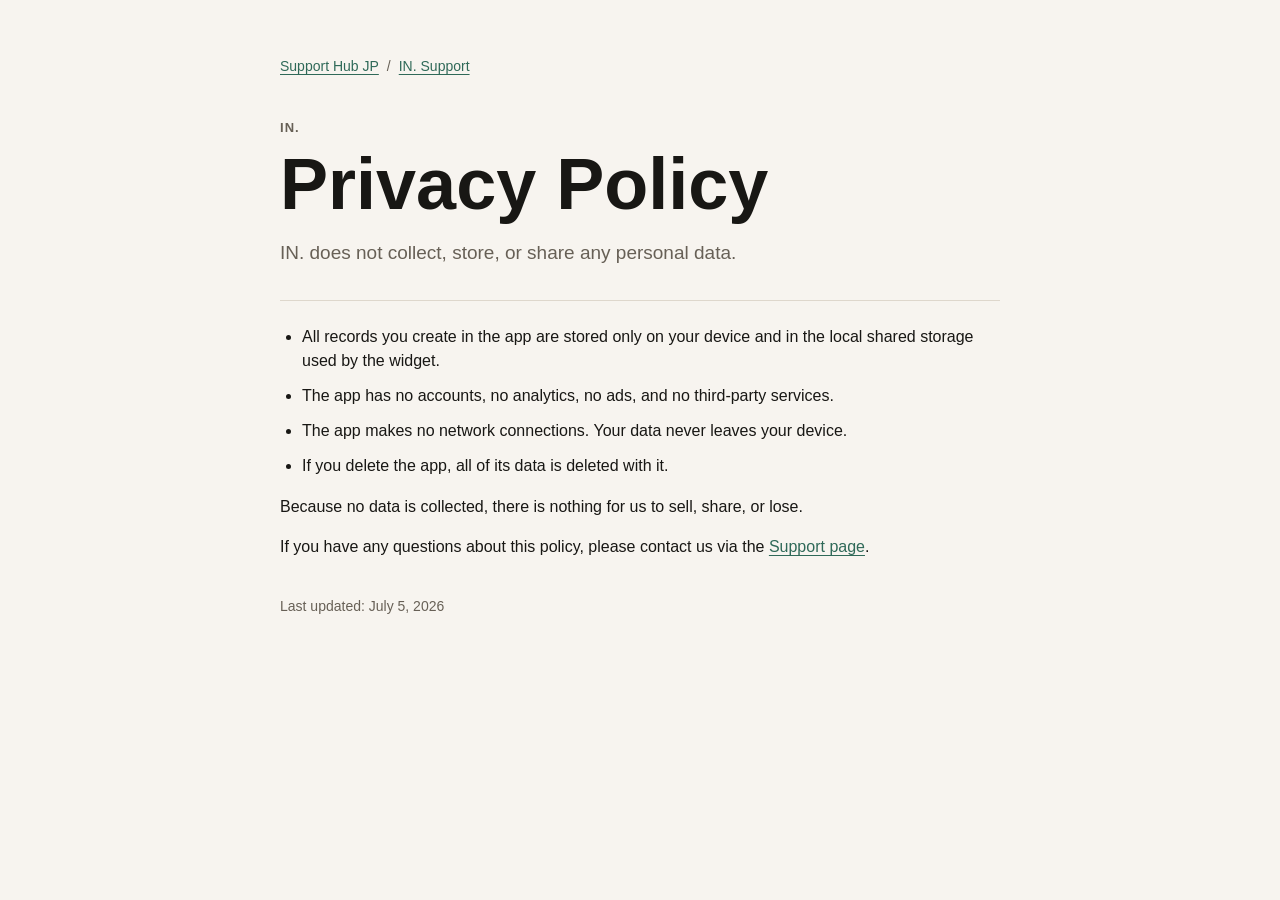
==== in/privacy-policy/index.html @ 77921ec6 "Create public support pages" ====
<!doctype html>
<html lang="en">
<head>
  <meta charset="utf-8">
  <meta name="viewport" content="width=device-width, initial-scale=1">
  <title>IN. Privacy Policy</title>
  <link rel="stylesheet" href="/styles.css">
</head>
<body>
  <main class="page">
    <nav class="breadcrumb" aria-label="Breadcrumb">
      <a href="/">Support Hub JP</a>
      <span aria-hidden="true">/</span>
      <a href="/in/">IN. Support</a>
    </nav>

    <section class="hero">
      <p class="eyebrow">IN.</p>
      <h1>Privacy Policy</h1>
      <p class="lead">IN. does not collect, store, or share any personal data.</p>
    </section>

    <section class="content">
      <ul>
        <li>All records you create in the app are stored only on your device and in the local shared storage used by the widget.</li>
        <li>The app has no accounts, no analytics, no ads, and no third-party services.</li>
        <li>The app makes no network connections. Your data never leaves your device.</li>
        <li>If you delete the app, all of its data is deleted with it.</li>
      </ul>

      <p>Because no data is collected, there is nothing for us to sell, share, or lose.</p>
      <p>If you have any questions about this policy, please contact us via the <a href="/in/">Support page</a>.</p>

      <p class="updated">Last updated: July 5, 2026</p>
    </section>
  </main>
</body>
</html>
---- styles.css ----
:root {
  color-scheme: light dark;
  --bg: #f7f4ef;
  --text: #181714;
  --muted: #676056;
  --line: #ded7cc;
  --surface: #fffdfa;
  --accent: #2f6958;
}

@media (prefers-color-scheme: dark) {
  :root {
    --bg: #151413;
    --text: #f3eee7;
    --muted: #b7aea2;
    --line: #39342d;
    --surface: #1e1c19;
    --accent: #8cc7b4;
  }
}

* {
  box-sizing: border-box;
}

body {
  margin: 0;
  background: var(--bg);
  color: var(--text);
  font-family: -apple-system, BlinkMacSystemFont, "Segoe UI", sans-serif;
  line-height: 1.55;
}

a {
  color: var(--accent);
  text-decoration-thickness: 1px;
  text-underline-offset: 0.18em;
}

.page {
  width: min(720px, calc(100% - 40px));
  margin: 0 auto;
  padding: 56px 0 72px;
}

.breadcrumb {
  display: flex;
  gap: 8px;
  margin-bottom: 40px;
  color: var(--muted);
  font-size: 14px;
}

.hero {
  padding-bottom: 32px;
  border-bottom: 1px solid var(--line);
}

.eyebrow {
  margin: 0 0 12px;
  color: var(--muted);
  font-size: 13px;
  font-weight: 700;
  letter-spacing: 0.08em;
  text-transform: uppercase;
}

h1 {
  margin: 0;
  font-size: clamp(42px, 9vw, 72px);
  line-height: 0.95;
  letter-spacing: 0;
}

h2 {
  margin: 36px 0 12px;
  font-size: 20px;
  letter-spacing: 0;
}

.lead {
  max-width: 560px;
  margin: 20px 0 0;
  color: var(--muted);
  font-size: 19px;
}

.content {
  padding-top: 8px;
  font-size: 16px;
}

.content ul {
  padding-left: 22px;
}

.content li + li {
  margin-top: 10px;
}

.app-list {
  padding-top: 28px;
}

.app-link {
  display: flex;
  align-items: center;
  gap: 18px;
  min-height: 80px;
  padding: 18px 20px;
  border: 1px solid var(--line);
  border-radius: 8px;
  background: var(--surface);
  color: var(--text);
  text-decoration: none;
}

.app-link span:first-of-type {
  flex: 1;
}

.app-icon,
.hero-icon {
  display: block;
  width: 56px;
  height: 56px;
  border-radius: 14px;
}

.hero-icon {
  margin-bottom: 24px;
}

.app-link strong,
.app-link small {
  display: block;
}

.app-link strong {
  font-size: 22px;
}

.app-link small,
.updated {
  color: var(--muted);
}

.updated {
  margin-top: 36px;
  font-size: 14px;
}
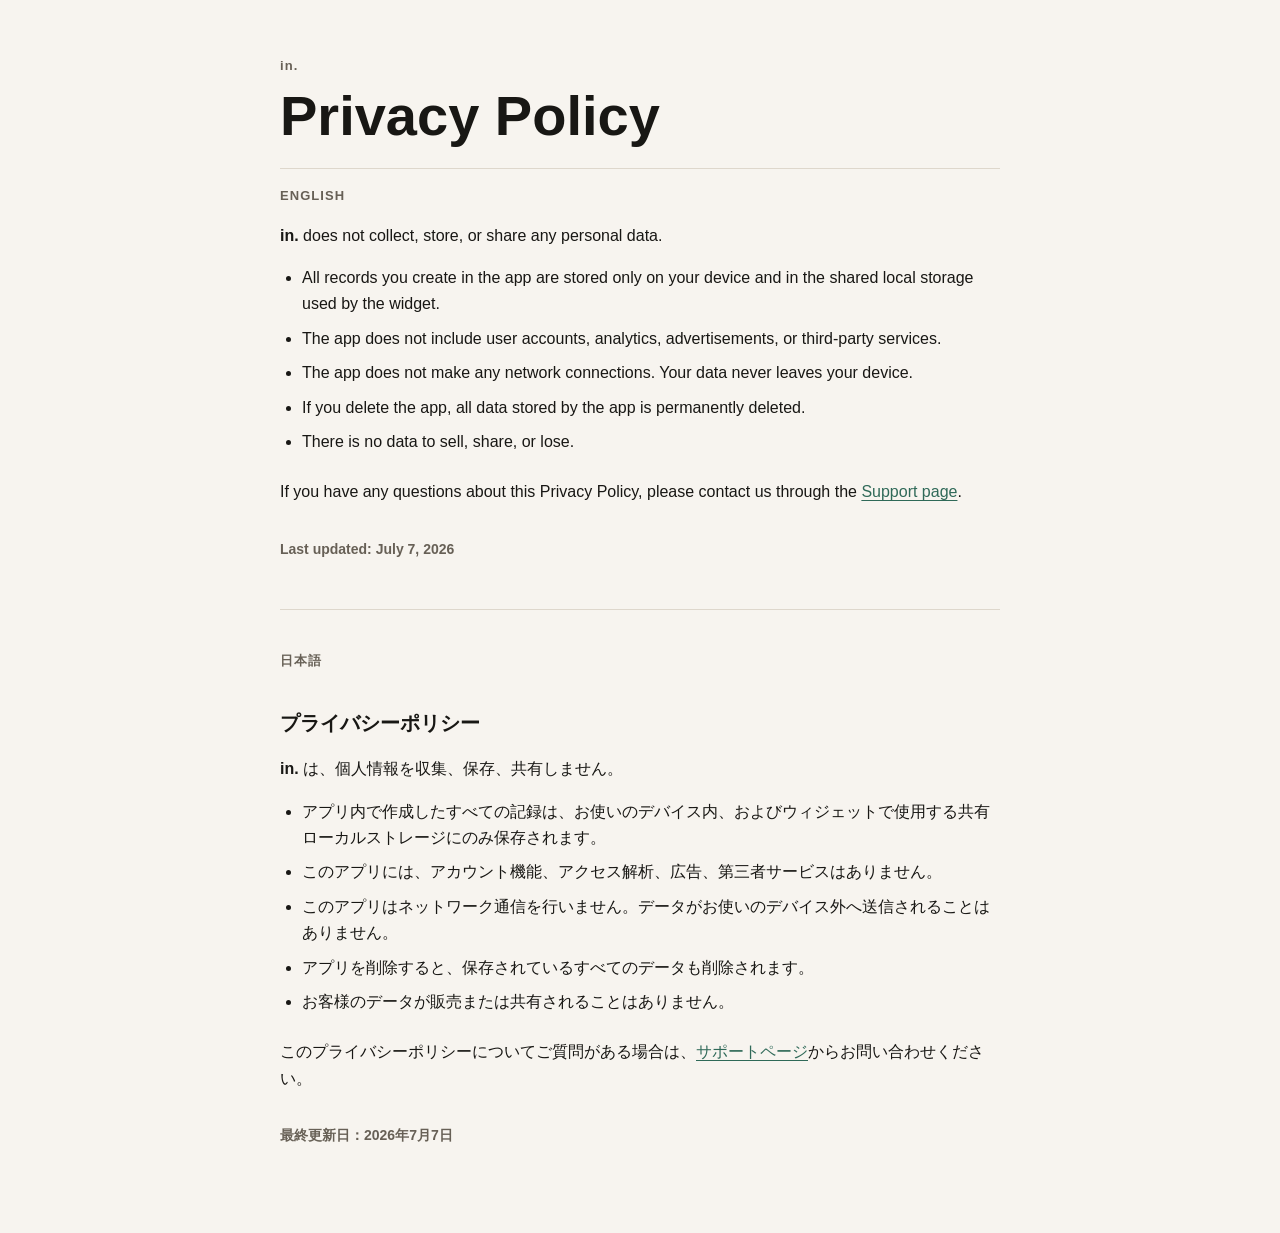
==== commit 12984b49: "Refine privacy policy layout" ====
--- a/in/privacy-policy/index.html
+++ b/in/privacy-policy/index.html
@@ -3,35 +3,49 @@
 <head>
   <meta charset="utf-8">
   <meta name="viewport" content="width=device-width, initial-scale=1">
-  <title>IN. Privacy Policy</title>
+  <title>in. Privacy Policy</title>
   <link rel="stylesheet" href="/styles.css">
 </head>
 <body>
-  <main class="page">
-    <nav class="breadcrumb" aria-label="Breadcrumb">
-      <a href="/">Support Hub JP</a>
-      <span aria-hidden="true">/</span>
-      <a href="/in/">IN. Support</a>
-    </nav>
-
-    <section class="hero">
-      <p class="eyebrow">IN.</p>
+  <main class="page policy-page">
+    <section class="hero policy-hero">
+      <p class="eyebrow">in.</p>
       <h1>Privacy Policy</h1>
-      <p class="lead">IN. does not collect, store, or share any personal data.</p>
     </section>
 
     <section class="content">
+      <p class="language-label">English</p>
+      <p><strong>in.</strong> does not collect, store, or share any personal data.</p>
+
       <ul>
-        <li>All records you create in the app are stored only on your device and in the local shared storage used by the widget.</li>
-        <li>The app has no accounts, no analytics, no ads, and no third-party services.</li>
-        <li>The app makes no network connections. Your data never leaves your device.</li>
-        <li>If you delete the app, all of its data is deleted with it.</li>
+        <li>All records you create in the app are stored only on your device and in the shared local storage used by the widget.</li>
+        <li>The app does not include user accounts, analytics, advertisements, or third-party services.</li>
+        <li>The app does not make any network connections. Your data never leaves your device.</li>
+        <li>If you delete the app, all data stored by the app is permanently deleted.</li>
+        <li>There is no data to sell, share, or lose.</li>
       </ul>
 
-      <p>Because no data is collected, there is nothing for us to sell, share, or lose.</p>
-      <p>If you have any questions about this policy, please contact us via the <a href="/in/">Support page</a>.</p>
+      <p>If you have any questions about this Privacy Policy, please contact us through the <a href="/in/">Support page</a>.</p>
 
-      <p class="updated">Last updated: July 5, 2026</p>
+      <p class="updated"><strong>Last updated: July 7, 2026</strong></p>
+
+      <hr>
+
+      <p class="language-label" lang="ja">日本語</p>
+      <h2 lang="ja">プライバシーポリシー</h2>
+      <p lang="ja"><strong>in.</strong> は、個人情報を収集、保存、共有しません。</p>
+
+      <ul lang="ja">
+        <li>アプリ内で作成したすべての記録は、お使いのデバイス内、およびウィジェットで使用する共有ローカルストレージにのみ保存されます。</li>
+        <li>このアプリには、アカウント機能、アクセス解析、広告、第三者サービスはありません。</li>
+        <li>このアプリはネットワーク通信を行いません。データがお使いのデバイス外へ送信されることはありません。</li>
+        <li>アプリを削除すると、保存されているすべてのデータも削除されます。</li>
+        <li>お客様のデータが販売または共有されることはありません。</li>
+      </ul>
+
+      <p lang="ja">このプライバシーポリシーについてご質問がある場合は、<a href="/in/">サポートページ</a>からお問い合わせください。</p>
+
+      <p class="updated" lang="ja"><strong>最終更新日：2026年7月7日</strong></p>
     </section>
   </main>
 </body>
--- a/styles.css
+++ b/styles.css
@@ -35,6 +35,10 @@
   color: var(--accent);
   text-decoration-thickness: 1px;
   text-underline-offset: 0.18em;
+}
+
+a:hover {
+  text-decoration-thickness: 2px;
 }
 
 .page {
@@ -86,16 +90,46 @@
 }
 
 .content {
-  padding-top: 8px;
+  padding-top: 16px;
   font-size: 16px;
+  line-height: 1.65;
 }
 
 .content ul {
+  margin: 16px 0 24px;
   padding-left: 22px;
 }
 
 .content li + li {
-  margin-top: 10px;
+  margin-top: 8px;
+}
+
+.content hr {
+  margin: 48px 0 40px;
+  border: 0;
+  border-top: 1px solid var(--line);
+}
+
+.policy-hero {
+  padding-bottom: 24px;
+}
+
+.policy-hero h1 {
+  font-size: clamp(36px, 7vw, 56px);
+  line-height: 1;
+}
+
+.policy-hero .eyebrow {
+  text-transform: none;
+}
+
+.language-label {
+  margin: 0 0 16px;
+  color: var(--muted);
+  font-size: 13px;
+  font-weight: 700;
+  letter-spacing: 0.08em;
+  text-transform: uppercase;
 }
 
 .app-list {
@@ -146,6 +180,6 @@
 }
 
 .updated {
-  margin-top: 36px;
+  margin-top: 32px;
   font-size: 14px;
 }
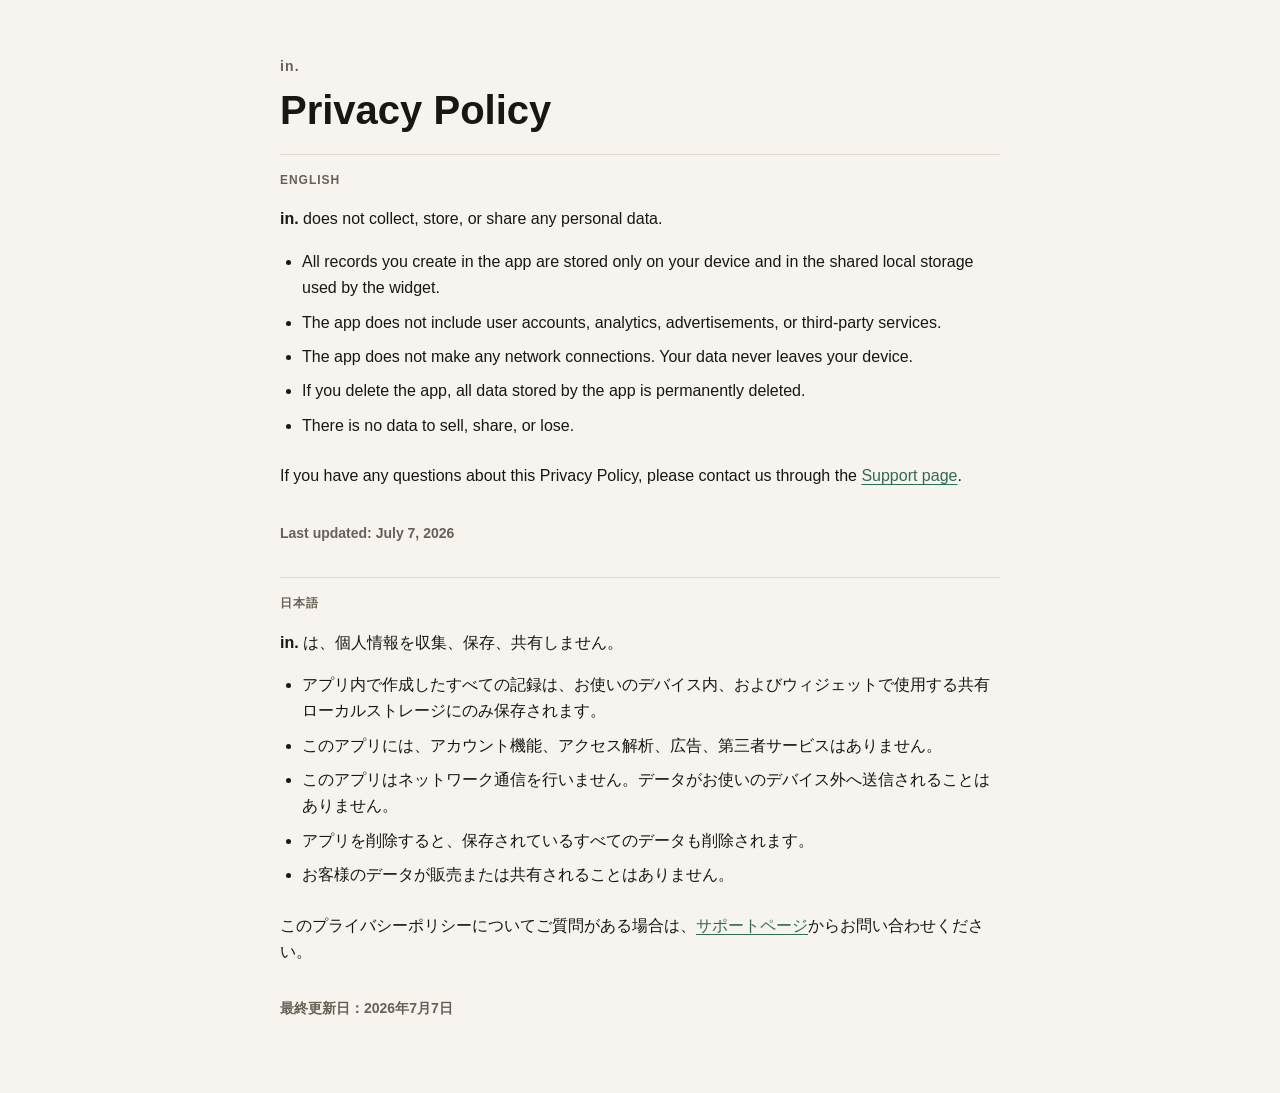
==== commit e042ec19: "Simplify privacy policy language labels" ====
--- a/in/privacy-policy/index.html
+++ b/in/privacy-policy/index.html
@@ -31,8 +31,7 @@
 
       <hr>
 
-      <p class="language-label" lang="ja">日本語</p>
-      <h2 lang="ja">プライバシーポリシー</h2>
+      <p class="language-label section-start" lang="ja">日本語</p>
       <p lang="ja"><strong>in.</strong> は、個人情報を収集、保存、共有しません。</p>
 
       <ul lang="ja">
--- a/styles.css
+++ b/styles.css
@@ -105,7 +105,7 @@
 }
 
 .content hr {
-  margin: 48px 0 40px;
+  margin: 48px 0 16px;
   border: 0;
   border-top: 1px solid var(--line);
 }
@@ -115,21 +115,26 @@
 }
 
 .policy-hero h1 {
-  font-size: clamp(36px, 7vw, 56px);
+  font-size: 40px;
   line-height: 1;
 }
 
 .policy-hero .eyebrow {
+  font-size: 14px;
   text-transform: none;
 }
 
 .language-label {
   margin: 0 0 16px;
   color: var(--muted);
-  font-size: 13px;
+  font-size: 12px;
   font-weight: 700;
   letter-spacing: 0.08em;
   text-transform: uppercase;
+}
+
+.section-start {
+  margin-bottom: 16px;
 }
 
 .app-list {
@@ -180,6 +185,10 @@
 }
 
 .updated {
-  margin-top: 32px;
+  margin: 32px 0 0;
   font-size: 14px;
 }
+
+.updated + hr {
+  margin-top: 32px;
+}
